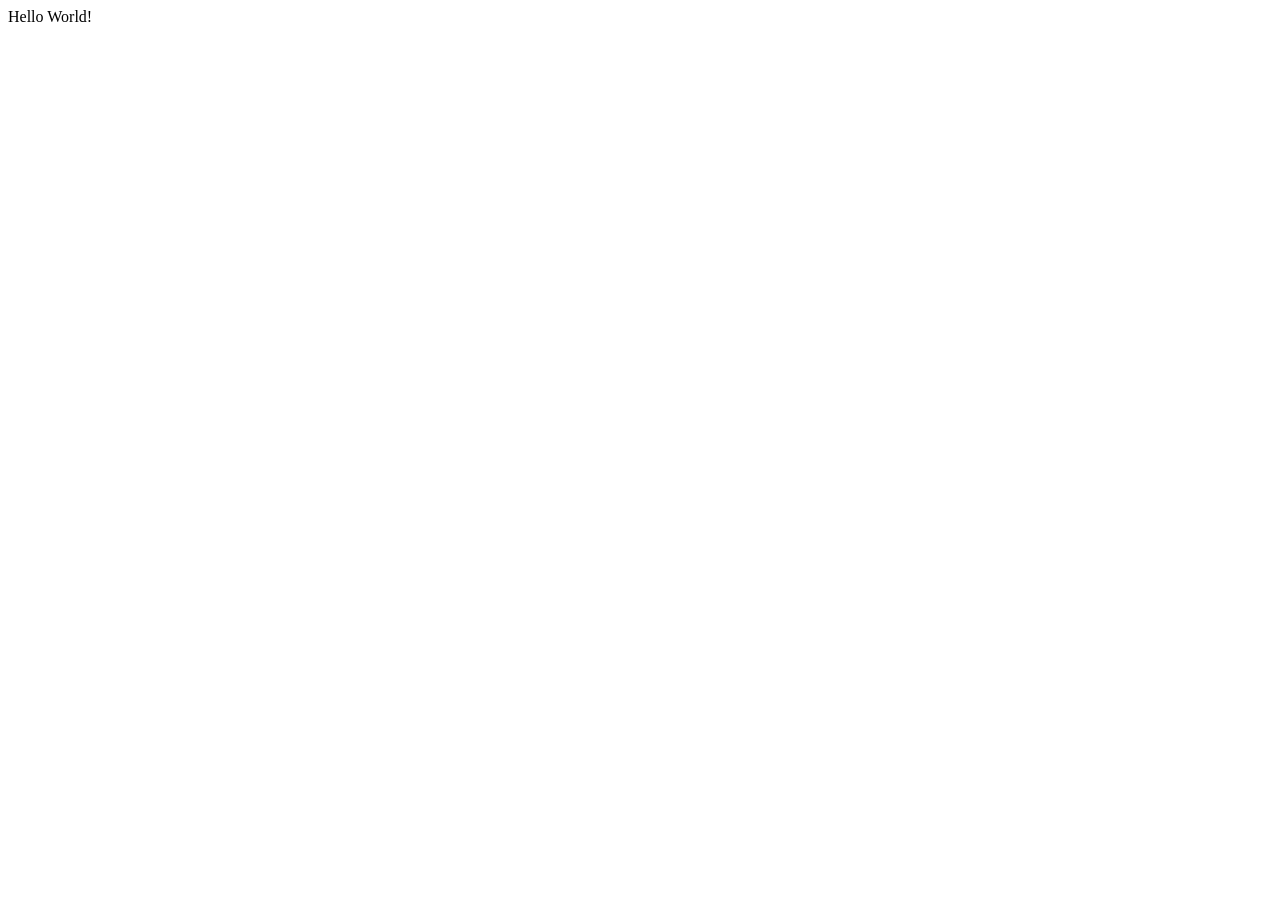
==== index.html @ 535141c6 "added html file" ====
<!DOCTYPE html>
<html lang="en">
  <head>
    <meta charset="UTF-8" />
    <meta http-equiv="X-UA-Compatible" content="IE=edge" />
    <meta name="viewport" content="width=device-width, initial-scale=1.0" />
    <title>Git tutorial</title>
  </head>
  <body>
    Hello World!
  </body>
</html>
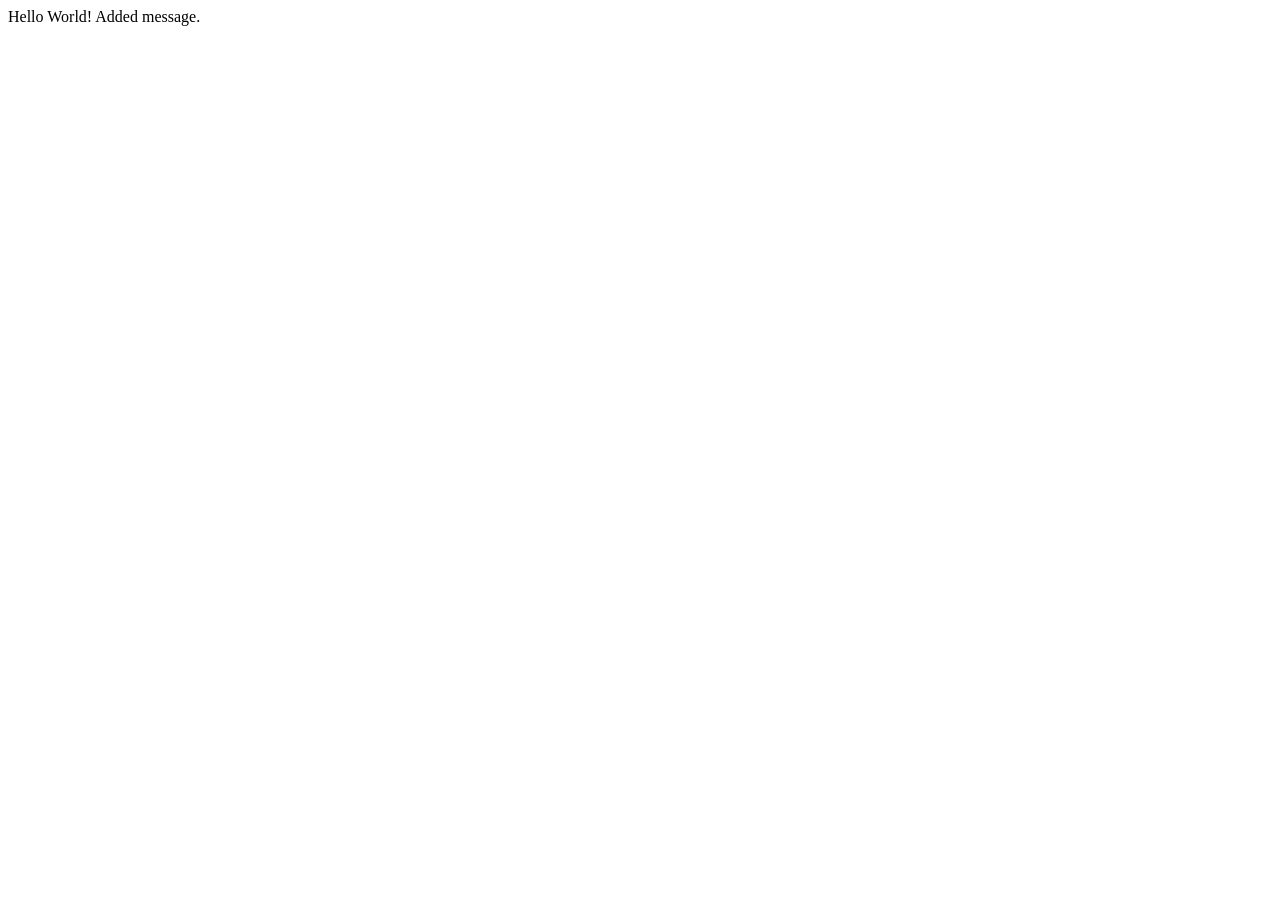
==== commit b01c8424: "added message" ====
--- a/index.html
+++ b/index.html
@@ -7,6 +7,6 @@
     <title>Git tutorial</title>
   </head>
   <body>
-    Hello World!
+    Hello World! Added message.
   </body>
 </html>
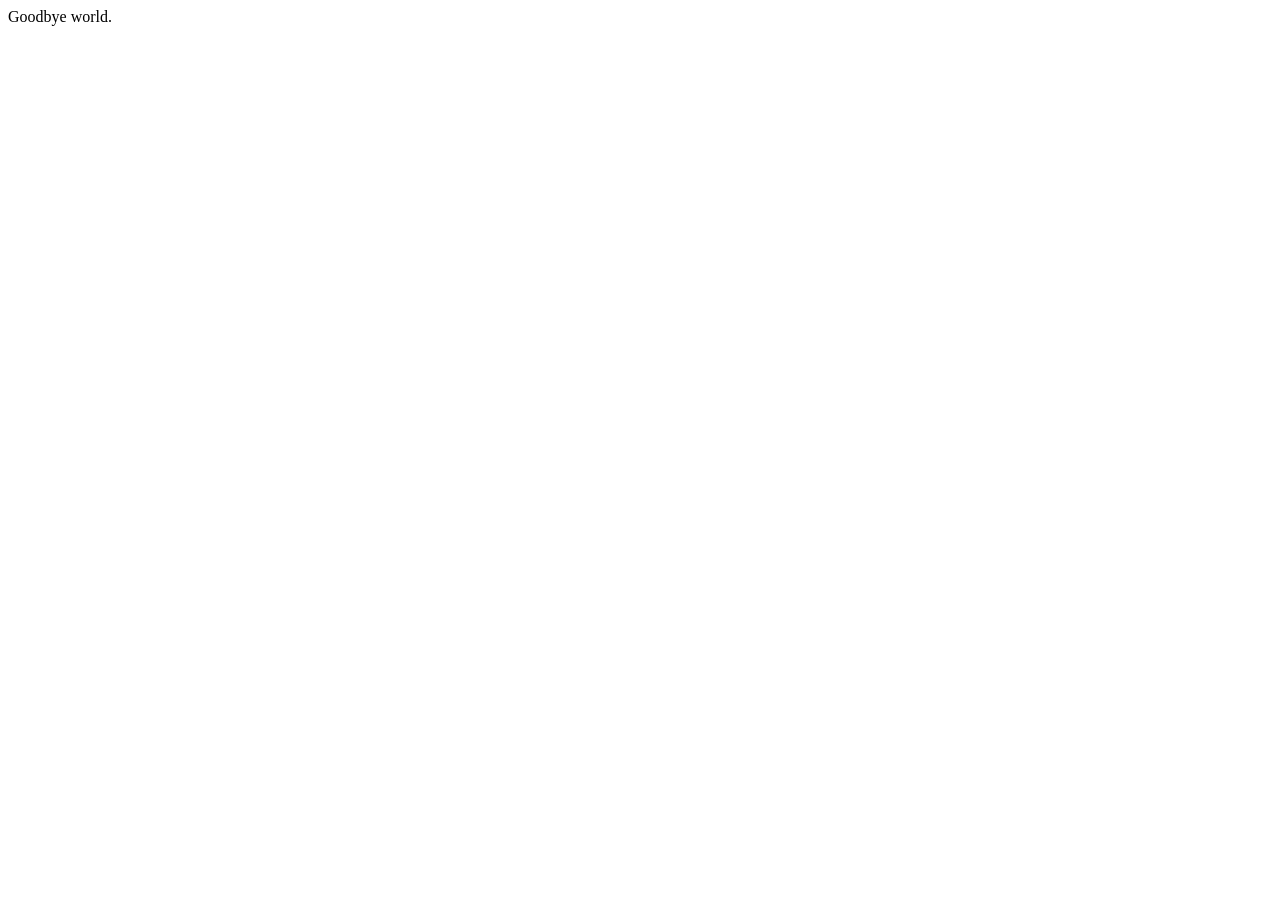
==== commit c7428b39: "text change" ====
--- a/index.html
+++ b/index.html
@@ -7,6 +7,6 @@
     <title>Git tutorial</title>
   </head>
   <body>
-    Hello World! Added message.
+    Goodbye world.
   </body>
 </html>
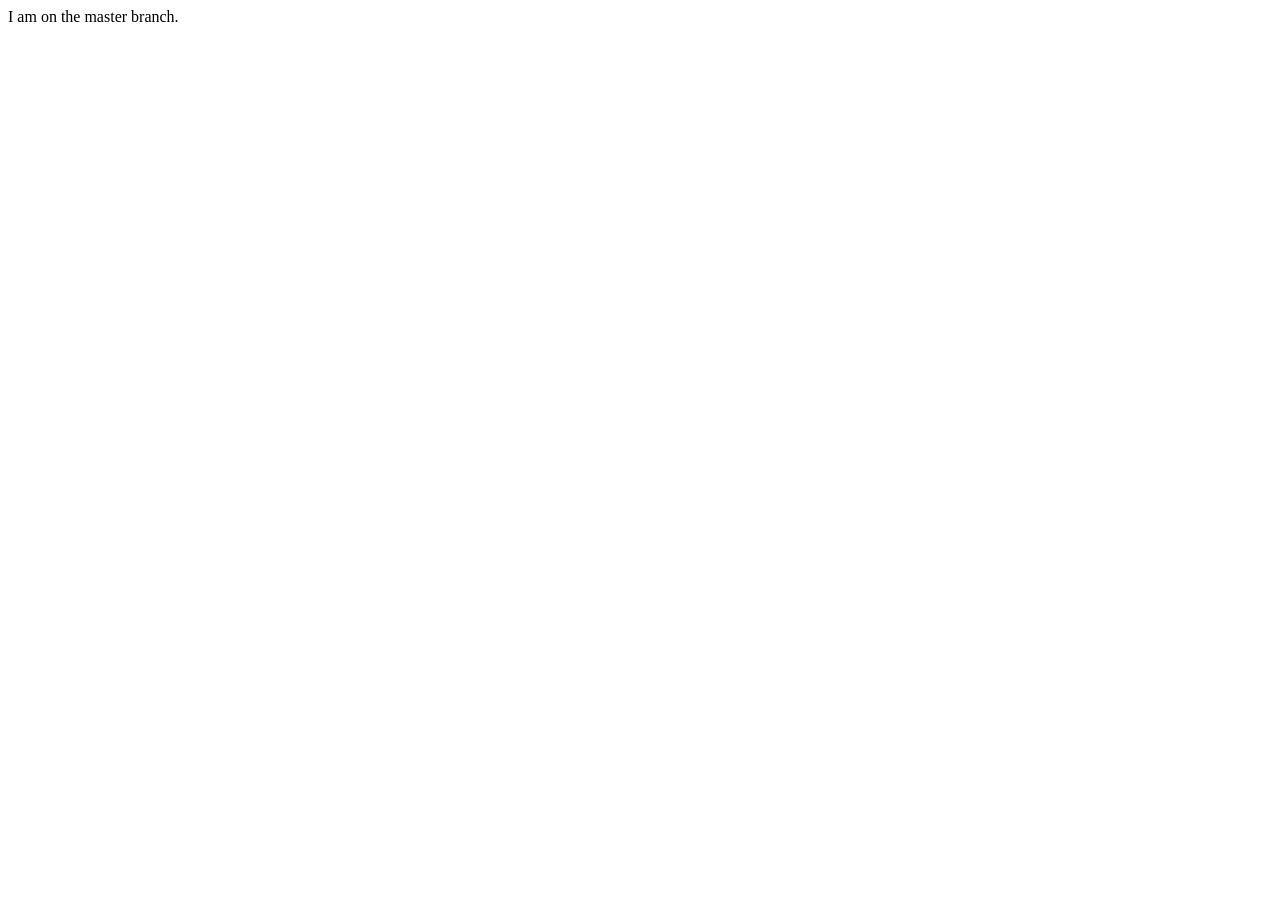
==== commit c69efb49: "I changed the text" ====
--- a/index.html
+++ b/index.html
@@ -7,6 +7,6 @@
     <title>Git tutorial</title>
   </head>
   <body>
-    Goodbye world.
+    I am on the master branch.
   </body>
 </html>
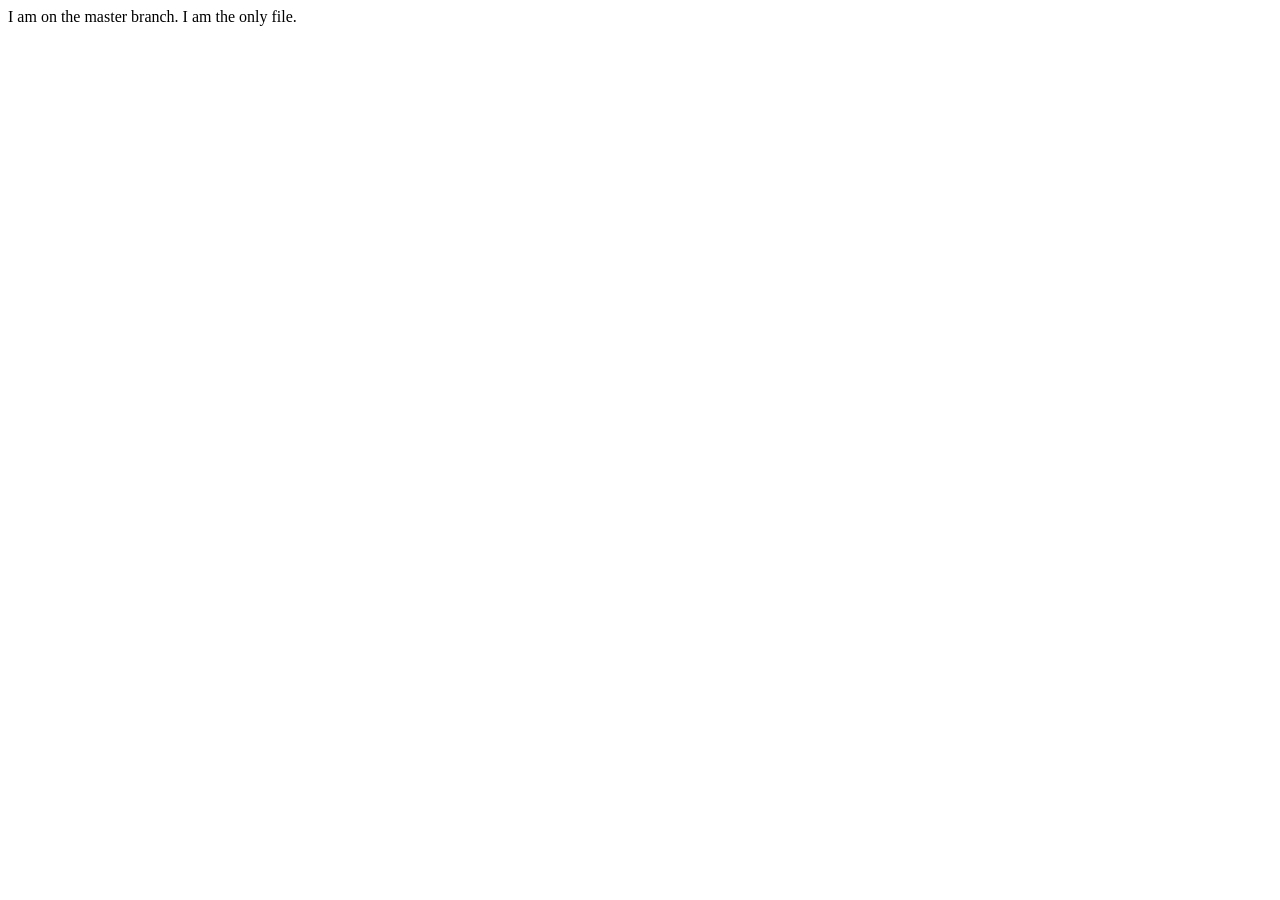
==== commit 2ae13dc2: "added text" ====
--- a/index.html
+++ b/index.html
@@ -7,6 +7,6 @@
     <title>Git tutorial</title>
   </head>
   <body>
-    I am on the master branch.
+    I am on the master branch. I am the only file.
   </body>
 </html>
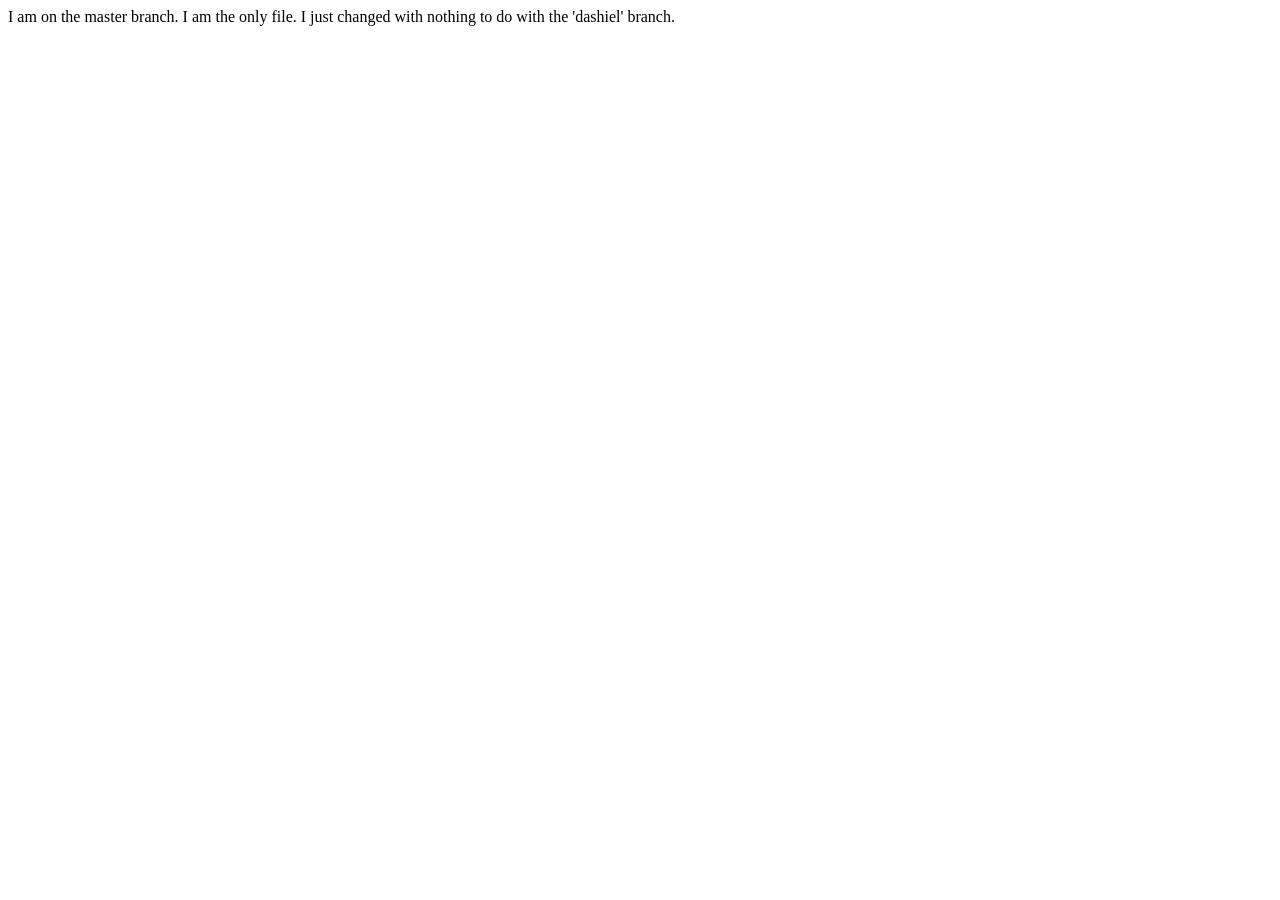
==== commit 50bb83e1: "added yet more text" ====
--- a/index.html
+++ b/index.html
@@ -7,6 +7,7 @@
     <title>Git tutorial</title>
   </head>
   <body>
-    I am on the master branch. I am the only file.
+    I am on the master branch. I am the only file. I just changed with nothing
+    to do with the 'dashiel' branch.
   </body>
 </html>
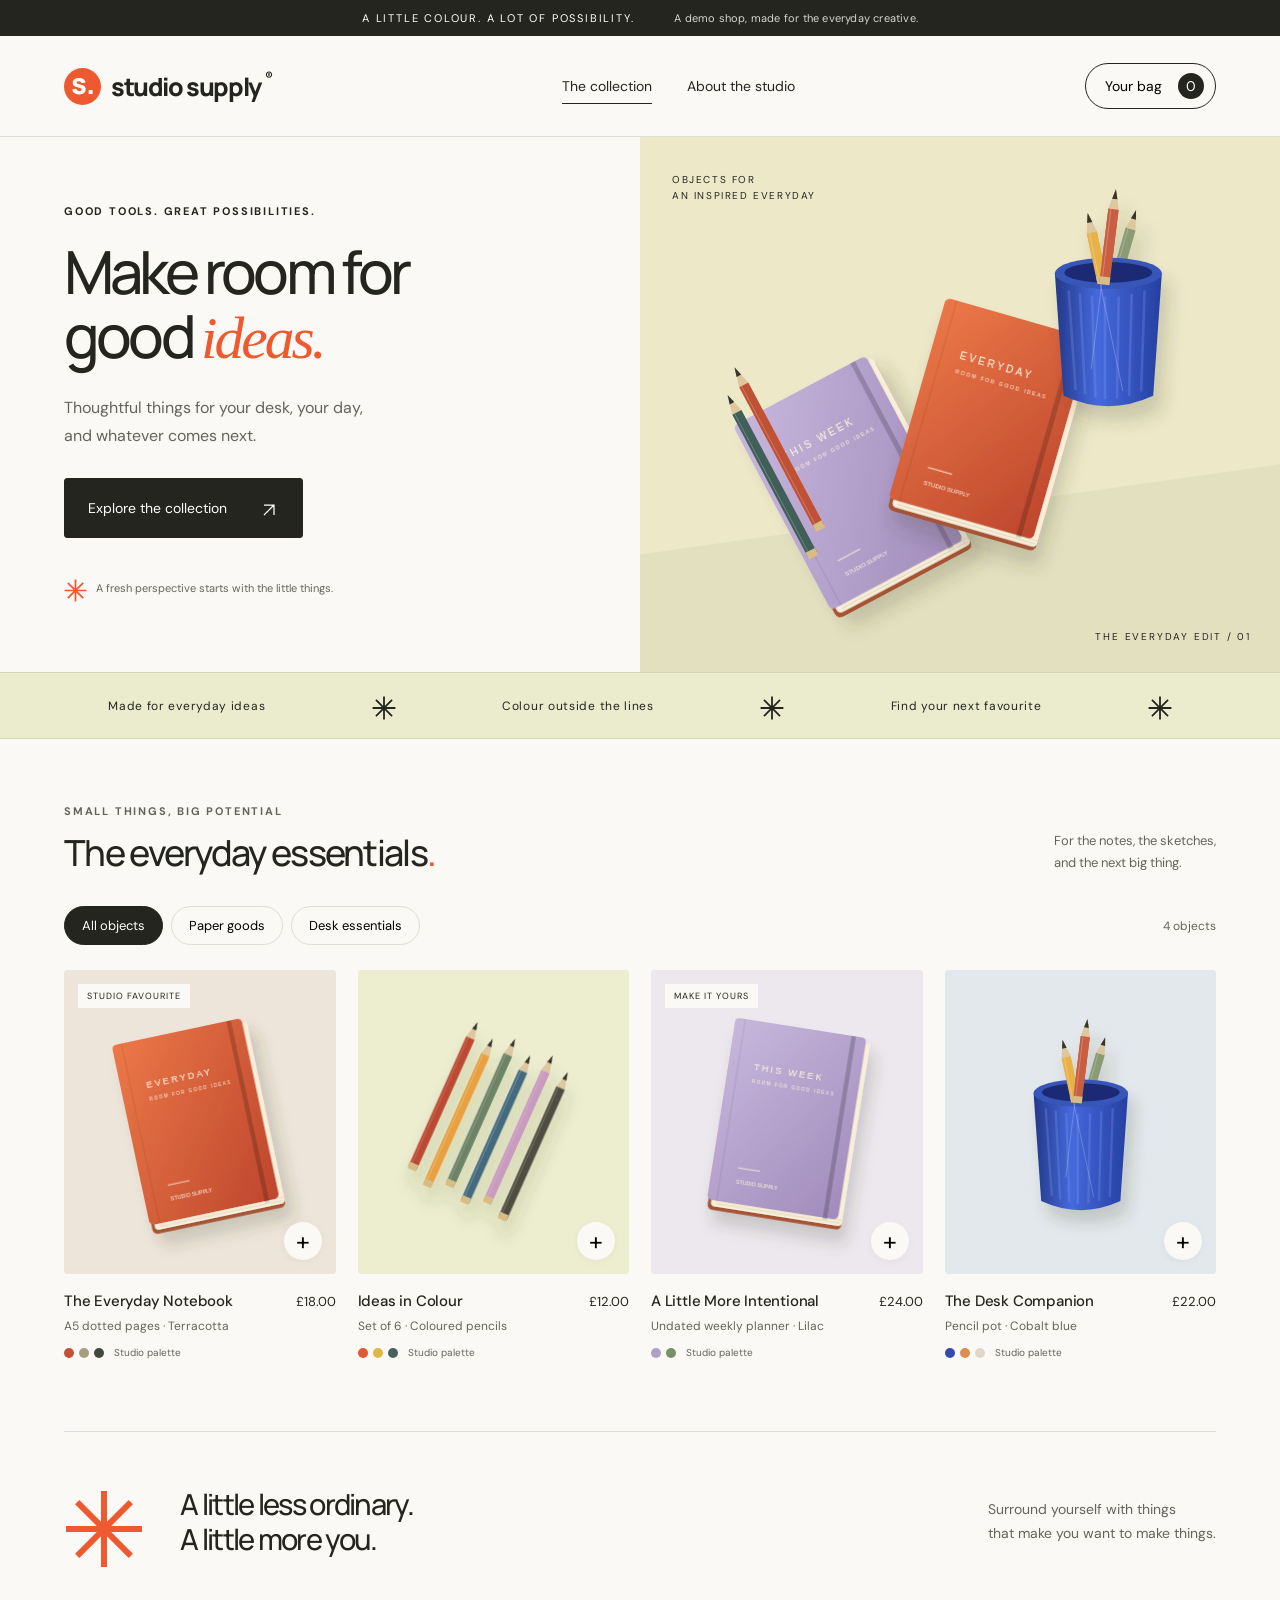
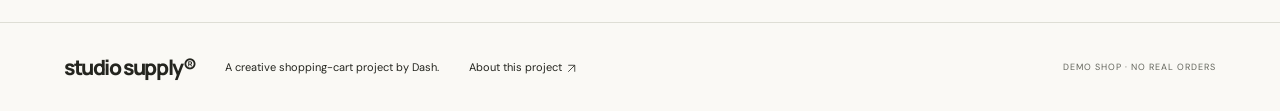
==== commit 025b50ec: "Transform shopping-cart into Studio Supply storefront with functional basket" ====
--- a/index.html
+++ b/index.html
@@ -1,13 +1,42 @@
-<!DOCTYPE html>
+<!doctype html>
 <html lang="en">
-  <head>
-    <meta charset="UTF-8" />
-    <meta http-equiv="X-UA-Compatible" content="IE=edge" />
-    <meta name="viewport" content="width=device-width, initial-scale=1.0" />
-    <title>Git tutorial</title>
-  </head>
-  <body>
-    I am on the master branch. I am the only file. I just changed with nothing
-    to do with the 'dashiel' branch.
-  </body>
+<head>
+  <meta charset="utf-8">
+  <meta name="viewport" content="width=device-width, initial-scale=1">
+  <meta name="description" content="Studio Supply: a small collection of colourful tools for your everyday ideas. A shopping cart demo.">
+  <title>Studio Supply — Make room for good ideas.</title>
+  <link rel="icon" href="assets/favicon.svg" type="image/svg+xml">
+  <link rel="stylesheet" href="style.css">
+  <script src="js.js" defer></script>
+</head>
+<body>
+  <a class="skip-link" href="#collection">Skip to collection</a>
+  <div class="announcement">A LITTLE COLOUR. A LOT OF POSSIBILITY. <span>A demo shop, made for the everyday creative.</span></div>
+  <header class="site-header">
+    <a class="brand" href="index.html" aria-label="Studio Supply home"><span class="brand-mark" aria-hidden="true">s.</span>studio supply<span class="brand-dot">®</span></a>
+    <nav aria-label="Main navigation"><a class="active" href="#collection">The collection</a><a href="contact.html">About the studio</a></nav>
+    <button class="bag-button" id="open-cart" aria-haspopup="dialog">Your bag <span id="cart-count">0</span></button>
+  </header>
+  <main>
+    <section class="hero" aria-labelledby="hero-title">
+      <div class="hero-copy"><p class="eyebrow">GOOD TOOLS. GREAT POSSIBILITIES.</p><h1 id="hero-title">Make room for<br>good <em>ideas.</em></h1><p>Thoughtful things for your desk, your day,<br class="desktop-break"> and whatever comes next.</p><a class="primary-button" href="#collection">Explore the collection <span aria-hidden="true"><svg class="arrow-icon" viewBox="0 0 24 24" fill="none" stroke="currentColor" stroke-width="1.5" aria-hidden="true"><path d="M6 18L18 6M6 6h12v12"/></svg></span></a><div class="hero-note"><span aria-hidden="true"><svg class="star-icon" viewBox="0 0 40 40" fill="none" stroke="currentColor" stroke-width="3" aria-hidden="true"><path d="M20 1v38M1 20h38M6.6 6.6l26.8 26.8M6.6 33.4L33.4 6.6"/></svg></span> A fresh perspective starts with the little things.</div></div>
+      <div class="hero-art"><img src="assets/studio.svg" alt="An orange notebook, a lilac notebook, a cobalt pencil cup and pencils arranged on a warm yellow desk." width="760" height="620"><span class="art-label">OBJECTS FOR<br>AN INSPIRED EVERYDAY</span><span class="edition">THE EVERYDAY EDIT / 01</span></div>
+    </section>
+    <div class="values-strip"><span>Made for everyday ideas</span><span aria-hidden="true"><svg class="star-icon" viewBox="0 0 40 40" fill="none" stroke="currentColor" stroke-width="3" aria-hidden="true"><path d="M20 1v38M1 20h38M6.6 6.6l26.8 26.8M6.6 33.4L33.4 6.6"/></svg></span><span>Colour outside the lines</span><span aria-hidden="true"><svg class="star-icon" viewBox="0 0 40 40" fill="none" stroke="currentColor" stroke-width="3" aria-hidden="true"><path d="M20 1v38M1 20h38M6.6 6.6l26.8 26.8M6.6 33.4L33.4 6.6"/></svg></span><span>Find your next favourite</span><span aria-hidden="true"><svg class="star-icon" viewBox="0 0 40 40" fill="none" stroke="currentColor" stroke-width="3" aria-hidden="true"><path d="M20 1v38M1 20h38M6.6 6.6l26.8 26.8M6.6 33.4L33.4 6.6"/></svg></span></div>
+    <section class="collection" id="collection" aria-labelledby="collection-title">
+      <div class="section-heading"><div><p class="eyebrow">SMALL THINGS, BIG POTENTIAL</p><h2 id="collection-title">The everyday essentials<span>.</span></h2></div><p>For the notes, the sketches,<br>and the next big thing.</p></div>
+      <div class="collection-toolbar"><div class="filters" role="group" aria-label="Filter products"><button class="selected" data-filter="all" aria-pressed="true">All objects</button><button data-filter="paper" aria-pressed="false">Paper goods</button><button data-filter="desk" aria-pressed="false">Desk essentials</button></div><span id="product-count">4 objects</span></div>
+      <div class="product-grid" id="products"></div>
+      <noscript><p>Enable JavaScript to browse products and try the shopping bag.</p></noscript>
+    </section>
+    <section class="closing-note"><span aria-hidden="true"><svg class="star-icon" viewBox="0 0 40 40" fill="none" stroke="currentColor" stroke-width="3" aria-hidden="true"><path d="M20 1v38M1 20h38M6.6 6.6l26.8 26.8M6.6 33.4L33.4 6.6"/></svg></span><h2>A little less ordinary.<br>A little more you.</h2><p>Surround yourself with things<br>that make you want to make things.</p></section>
+  </main>
+  <footer><a class="brand" href="index.html">studio supply®</a><p>A creative shopping-cart project by Dash.</p><a href="contact.html">About this project <svg class="arrow-icon" viewBox="0 0 24 24" fill="none" stroke="currentColor" stroke-width="1.5" aria-hidden="true"><path d="M6 18L18 6M6 6h12v12"/></svg></a><span>DEMO SHOP · NO REAL ORDERS</span></footer>
+  <dialog id="cart-dialog" aria-labelledby="bag-title">
+    <div class="cart-header"><div><p class="eyebrow">YOUR EVERYDAY EDIT</p><h2 id="bag-title">Your bag<span>.</span></h2></div><button class="icon-button" id="close-cart" aria-label="Close bag">×</button></div>
+    <div id="cart-items"></div>
+    <div class="cart-summary"><div><span>Subtotal</span><strong id="subtotal">£0.00</strong></div><p>Demo shop — no payment or shipping required.</p><button class="primary-button" id="checkout" disabled>Complete demo order <span aria-hidden="true"><svg class="arrow-icon" viewBox="0 0 24 24" fill="none" stroke="currentColor" stroke-width="1.5" aria-hidden="true"><path d="M6 18L18 6M6 6h12v12"/></svg></span></button><button class="text-button" id="continue-shopping">Continue exploring</button></div>
+  </dialog>
+  <div class="toast" id="toast" role="status" aria-live="polite"></div>
+</body>
 </html>
--- a/style.css
+++ b/style.css
@@ -0,0 +1,5 @@
+@import url('https://fonts.googleapis.com/css2?family=DM+Sans:wght@400;500;600;700&family=Manrope:wght@400;500;600;700;800&display=swap');
+:root{--ink:#24251f;--paper:#faf9f5;--orange:#ee592f;--line:#deded5;--muted:#63655c;--blue:#304dcc}*{box-sizing:border-box}html{scroll-behavior:smooth;scroll-padding-top:24px}body{margin:0;background:var(--paper);color:var(--ink);font-family:'DM Sans',sans-serif;font-size:16px}button,a{-webkit-tap-highlight-color:transparent}button{font:inherit;cursor:pointer}a{color:inherit;text-decoration:none}button:focus-visible,a:focus-visible{outline:3px solid var(--blue);outline-offset:5px}button:disabled{opacity:.45;cursor:not-allowed}.announcement{background:var(--ink);color:#fff;text-align:center;padding:11px 20px;font-size:11px;letter-spacing:1.8px}.announcement span{letter-spacing:.2px;margin-left:35px;color:#d5d7ca}.site-header{max-width:1440px;margin:auto;padding:27px 5%;display:flex;justify-content:space-between;align-items:center;gap:20px;border-bottom:1px solid var(--line)}.brand{font-family:Manrope,sans-serif;font-size:25px;font-weight:800;letter-spacing:-1.4px;display:flex;align-items:center;gap:10px}.brand-mark{display:grid;place-items:center;background:var(--orange);color:var(--paper);width:37px;height:37px;border-radius:50%;font-size:29px;line-height:1;padding-bottom:5px}.brand-dot{font-size:12px;align-self:flex-start;margin-left:-6px}nav{display:flex;gap:35px;font-size:14px}nav a{padding:8px 0}nav a.active{border-bottom:1px solid}.bag-button{background:none;border:1px solid var(--ink);border-radius:30px;padding:9px 11px 9px 19px;display:flex;align-items:center;gap:16px;font-size:14px}.bag-button span{background:var(--ink);color:white;border-radius:50%;min-width:26px;height:26px;display:grid;place-items:center}.hero{display:grid;grid-template-columns:1fr 1fr;max-width:1440px;margin:auto;min-height:535px}.hero-copy{padding:67px 8% 40px 10%}.eyebrow{font-size:11px;letter-spacing:1.8px;font-weight:700;margin:0 0 22px}h1,h2,h3,p{margin-top:0}h1{font-family:Manrope,sans-serif;font-weight:500;font-size:clamp(44px,4.65vw,71px);letter-spacing:-3.8px;line-height:1.07;margin-bottom:24px}h1 em{font-family:Georgia,serif;color:var(--orange);font-weight:400;letter-spacing:-3px}.hero-copy>p:not(.eyebrow){line-height:1.75;color:var(--muted);font-size:16px;margin-bottom:28px}.primary-button{display:inline-flex;align-items:center;justify-content:space-between;gap:32px;background:var(--ink);color:white;padding:16px 23px;border:1px solid var(--ink);border-radius:3px;font-size:14px}.primary-button:hover{background:var(--orange);border-color:var(--orange)}.primary-button span{font-size:20px}.hero-note{display:flex;align-items:center;gap:9px;font-size:11px;color:var(--muted);margin-top:35px}.hero-note span{font-size:23px;color:var(--orange)}.hero-art{position:relative;background:#ece8c8;overflow:hidden}.hero-art>img{width:100%;height:100%;object-fit:cover;display:block}.art-label{position:absolute;top:35px;left:32px;font-size:10px;letter-spacing:1.6px;line-height:1.6}.edition{position:absolute;bottom:29px;right:29px;font-size:10px;letter-spacing:1.8px}.values-strip{background:#eaeccd;border-top:1px solid #d5d9b6;border-bottom:1px solid #d5d9b6;display:flex;justify-content:space-around;align-items:center;gap:18px;padding:17px 5%;font-size:12px;letter-spacing:.7px}.values-strip span:nth-child(even){font-size:24px}.collection{max-width:1440px;padding:65px 5% 72px;margin:auto}.section-heading{display:flex;align-items:end;justify-content:space-between;gap:30px}.section-heading .eyebrow{margin-bottom:13px;color:var(--muted)}h2{font-family:Manrope,sans-serif;font-weight:500;font-size:36px;letter-spacing:-1.7px;line-height:1.2;margin-bottom:0}h2>span{color:var(--orange)}.section-heading>p{font-size:13px;line-height:1.7;color:var(--muted);margin-bottom:0}.collection-toolbar{display:flex;justify-content:space-between;align-items:center;margin:32px 0 25px}.filters{display:flex;gap:8px}.filters button{background:transparent;border:1px solid var(--line);padding:10px 17px;border-radius:30px;font-size:13px}.filters button.selected{background:var(--ink);color:white;border-color:var(--ink)}#product-count{font-size:12px;color:var(--muted)}.product-grid{display:grid;grid-template-columns:repeat(4,minmax(0,1fr));gap:22px}.product-picture{position:relative;overflow:hidden;aspect-ratio:1/1.12;background:#f0ece4;border-radius:4px}.product-picture img{width:100%;height:100%;object-fit:cover;transition:transform .35s}.product-card:hover img{transform:scale(1.045)}.badge{position:absolute;left:14px;top:14px;background:var(--paper);padding:6px 9px;font-size:9px;letter-spacing:1px;z-index:1}.add-button{position:absolute;right:14px;bottom:14px;border:0;background:var(--paper);border-radius:50%;width:38px;height:38px;font-size:25px;box-shadow:0 2px 10px #0000000a}.add-button:hover{background:var(--ink);color:white}.product-meta{display:flex;justify-content:space-between;gap:10px;margin-top:17px;align-items:baseline}.product-meta h3{font-size:15px;font-weight:500;margin-bottom:7px;letter-spacing:-.2px}.price{font-size:13px;white-space:nowrap}.product-description{font-size:12px;color:var(--muted);margin-bottom:12px}.swatches{display:flex;align-items:center;gap:5px}.swatch{display:inline-block;width:10px;height:10px;border-radius:50%;background:var(--swatch)}.swatches small{font-size:10px;margin-left:5px;color:var(--muted)}.closing-note{border-top:1px solid var(--line);max-width:1296px;margin:0 auto;display:flex;gap:36px;align-items:center;padding:38px 0 48px}.closing-note>span{font-size:80px;color:var(--orange)}.closing-note h2{font-size:29px}.closing-note p{font-size:14px;color:var(--muted);line-height:1.7;margin:0 0 0 auto}footer{border-top:1px solid var(--line);padding:30px 5%;display:flex;align-items:center;gap:30px;flex-wrap:wrap}footer .brand{font-size:21px}footer p,footer a:not(.brand){font-size:11px;margin:0}footer>span{margin-left:auto;font-size:9px;letter-spacing:1px;color:var(--muted)}dialog{position:fixed;margin:0 0 0 auto;inset:0;width:min(480px,100%);height:100dvh;max-height:100dvh;max-width:100%;border:0;padding:28px;background:var(--paper);color:var(--ink)}dialog::backdrop{background:#24251f70;backdrop-filter:blur(3px)}body:has(dialog[open]){overflow:hidden}.cart-header{display:flex;justify-content:space-between;align-items:center;border-bottom:1px solid var(--line);padding-bottom:25px}.cart-header .eyebrow{margin-bottom:10px}.icon-button{background:none;border:1px solid var(--line);border-radius:50%;font-size:25px;width:38px;height:38px}.cart-line{padding:22px 0;display:grid;grid-template-columns:80px 1fr auto;gap:14px;border-bottom:1px solid var(--line);align-items:center}.cart-line img{width:80px;border-radius:4px}.cart-line h3{font-size:14px;margin-bottom:6px}.cart-line p{font-size:13px;margin-bottom:10px}.quantity{display:inline-flex;align-items:center;border:1px solid var(--line);border-radius:3px}.quantity button{background:none;border:0;width:32px;height:32px}.quantity span{font-size:13px;min-width:22px;text-align:center}.remove{border:0;background:none;color:var(--muted);font-size:12px;text-decoration:underline}.cart-summary{padding-top:30px}.cart-summary>div{display:flex;justify-content:space-between}.cart-summary p{font-size:12px;color:var(--muted);margin:16px 0 24px}.cart-summary .primary-button{width:100%}.text-button{background:none;border:0;text-decoration:underline;display:block;margin:20px auto;font-size:13px}.empty-bag{text-align:center;padding:65px 15px;color:var(--muted);line-height:1.7}.empty-bag span{display:block;font-size:60px;color:var(--orange)}.empty-bag h3{color:var(--ink);margin:15px 0 8px}.toast{position:fixed;bottom:25px;left:50%;transform:translate(-50%,20px);background:var(--ink);color:white;padding:14px 22px;border-radius:4px;font-size:14px;opacity:0;pointer-events:none;transition:.2s;z-index:3;max-width:calc(100% - 32px);width:max-content}.toast.visible{opacity:1;transform:translate(-50%,0)}.skip-link{position:fixed;top:-60px;left:10px;z-index:5;background:white;padding:10px}.skip-link:focus{top:10px}.about{max-width:800px;margin:70px auto;padding:0 25px;min-height:60vh}.about h1{margin-top:25px}.about p{line-height:1.8;color:var(--muted)}.about .primary-button{margin-top:20px}
+@media(min-width:1441px){.closing-note{max-width:1296px}}@media(max-width:1400px){.closing-note{margin:0 5%}}@media(max-width:900px){.site-header nav{gap:20px}.hero-copy{padding-top:45px}h1{font-size:48px;letter-spacing:-2.5px}.hero{min-height:480px}.product-grid{grid-template-columns:repeat(2,minmax(0,1fr));gap:30px 20px}.closing-note h2{font-size:25px}.announcement span{display:none}footer>span{margin-left:0}}@media(max-width:600px){.site-header{padding:20px 5%;flex-wrap:wrap}.brand{font-size:22px}.site-header nav{order:3;width:100%;justify-content:center;gap:35px;font-size:13px}.bag-button{padding:7px 9px 7px 13px;font-size:12px;gap:10px}.hero{grid-template-columns:1fr}.hero-copy{padding:40px 6% 30px}h1{font-size:52px}.hero-copy>p:not(.eyebrow){font-size:15px}.hero-note{margin-top:24px}.hero-art{height:340px}.hero-art>img{object-position:50% 54%}.values-strip{padding:15px 5%;font-size:10px;gap:12px;justify-content:space-between}.values-strip span:nth-child(n+4){display:none}.collection{padding:42px 5%}.section-heading{display:block}h2{font-size:31px}.section-heading>p{display:none}.collection-toolbar{gap:12px;align-items:start}.filters{gap:6px;flex-wrap:wrap}.filters button{font-size:11px;padding:9px 12px}#product-count{display:none}.product-grid{gap:25px 13px}.product-meta{display:block;margin-top:12px}.product-meta h3{font-size:14px}.price{display:block;margin-bottom:6px}.product-description{font-size:11px}.badge{font-size:8px;left:9px;top:9px}.add-button{right:9px;bottom:9px;width:36px;height:36px}.closing-note{gap:15px;flex-wrap:wrap;padding:30px 0}.closing-note>span{font-size:56px}.closing-note h2{font-size:25px}.closing-note p{margin:0;font-size:13px;width:100%}footer{gap:20px}footer p{width:100%;order:2}footer>span{width:100%;order:3}dialog{padding:22px}.announcement{font-size:9px;letter-spacing:1px}}@media(prefers-reduced-motion:reduce){html{scroll-behavior:auto}*,*::before,*::after{transition:none!important}}
+
+.star-icon{width:1em;height:1em;display:inline-block;vertical-align:middle}.arrow-icon{width:20px;height:20px;display:inline-block;vertical-align:middle;flex:none}footer .arrow-icon{width:13px;height:13px}.values-strip .star-icon{color:var(--ink)}
